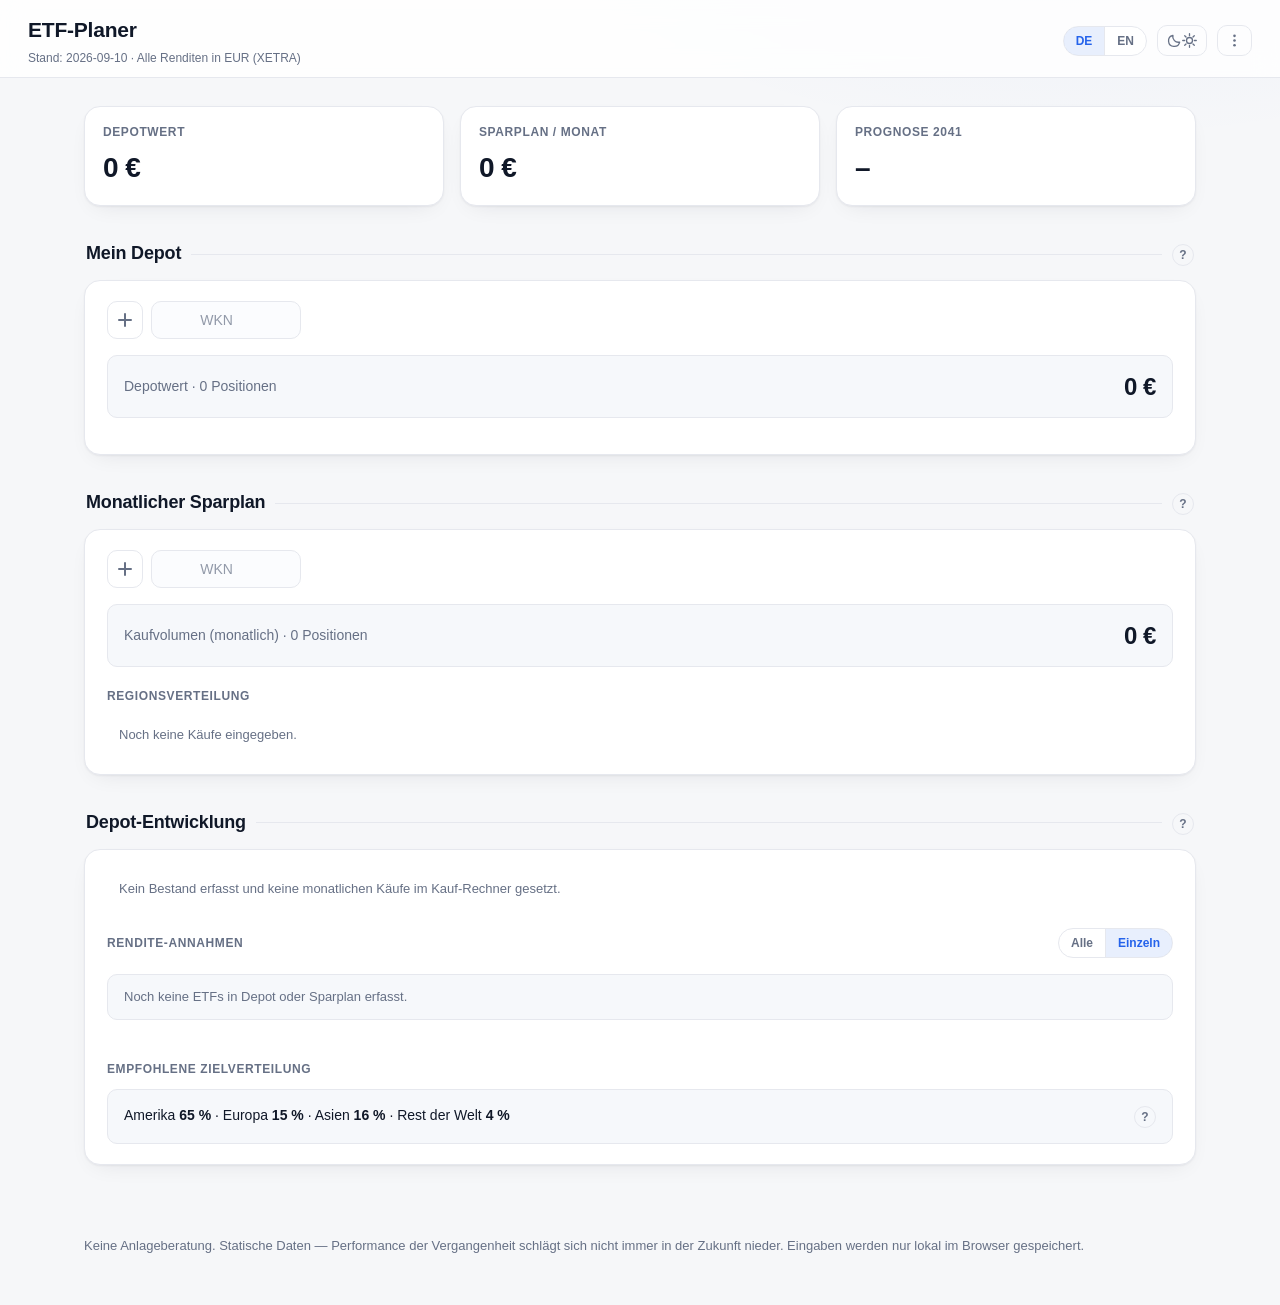
==== index.html @ a1187146 "remove navigation" ====
<!DOCTYPE html>
<html lang="de">
<head>
<meta charset="UTF-8">
<meta name="viewport" content="width=device-width, initial-scale=1.0">
<title>ETF-Planer · Planung</title>
<link rel="stylesheet" href="style.css">
</head>
<body>
<header>
  <div class="header-top">
    <div>
      <h1>ETF-Planer</h1>
      <p class="subtitle" id="data-source"></p>
    </div>
    <div class="header-right">
      <div class="lang-toggle" id="btn-lang" role="group" data-i18n-aria="btn.lang">
        <button type="button" class="lang-seg" data-lang="de">DE</button>
        <button type="button" class="lang-seg" data-lang="en">EN</button>
      </div>
      <button id="btn-mode" class="icon-btn" data-i18n-title="btn.mode" data-i18n-aria="btn.modeAria">
        <svg id="ico-moon" width="15" height="15" viewBox="0 0 16 16" aria-hidden="true"><path d="M13.5 9.7A6 6 0 0 1 6.3 2.5 6 6 0 1 0 13.5 9.7Z" fill="none" stroke="currentColor" stroke-width="1.4" stroke-linejoin="round"/></svg>
        <svg id="ico-sun" width="15" height="15" viewBox="0 0 16 16" aria-hidden="true" hidden><circle cx="8" cy="8" r="3.2" fill="none" stroke="currentColor" stroke-width="1.4"/><path d="M8 .8v2M8 13.2v2M.8 8h2M13.2 8h2M2.9 2.9l1.4 1.4M11.7 11.7l1.4 1.4M13.1 2.9l-1.4 1.4M4.3 11.7l-1.4 1.4" stroke="currentColor" stroke-width="1.4" stroke-linecap="round"/></svg>
      </button>
      <div class="menu">
        <button id="btn-more" class="icon-btn" type="button" data-i18n-title="menu.aria" data-i18n-aria="menu.aria" aria-haspopup="true" aria-expanded="false" aria-controls="header-menu">
          <svg width="15" height="15" viewBox="0 0 16 16" aria-hidden="true"><circle cx="8" cy="3" r="1.4" fill="currentColor"/><circle cx="8" cy="8" r="1.4" fill="currentColor"/><circle cx="8" cy="13" r="1.4" fill="currentColor"/></svg>
        </button>
        <div id="header-menu" class="menu-pop" hidden>
          <button id="btn-export" class="menu-item" data-i18n-title="btn.exportTitle"><span data-i18n="btn.export">Export</span></button>
          <button id="btn-import" class="menu-item" data-i18n-title="btn.importTitle"><span data-i18n="btn.import">Import</span></button>
          <button id="btn-reset" class="menu-item menu-danger" data-i18n-title="btn.resetTitle"><span data-i18n="btn.reset">Zurücksetzen</span></button>
        </div>
      </div>
    </div>
  </div>
</header>
<input type="file" id="import-file" accept=".json,application/json" hidden>
<datalist id="etf-list"></datalist>

<main>
  <section class="kpi-row">
    <div class="kpi-tile">
      <span class="kpi-label" data-i18n="kpi.holdings">Depotwert</span>
      <span class="kpi-value" id="kpi-holdings">–</span>
    </div>
    <div class="kpi-tile">
      <span class="kpi-label" data-i18n="kpi.buy">Sparplan / Monat</span>
      <span class="kpi-value" id="kpi-buy">–</span>
    </div>
    <div class="kpi-tile">
      <span class="kpi-label" id="kpi-proj-label">Prognose</span>
      <span class="kpi-value" id="kpi-proj">–</span>
    </div>
  </section>

  <section id="holdings">
    <h2><span data-i18n="sec.holdings">Mein Depot</span> <div class="hint"><button class="hint-btn" type="button" data-i18n-aria="hint.aria">?</button><span class="hint-text hint-text-wide" data-i18n="sec.holdingsHint">Trage hier ein, was du bereits besitzt — pro ETF eine Zeile mit WKN und Betrag.</span></div></h2>
    <div class="card">
      <div id="holdings-rows"></div>
      <div id="holdings-sum" class="holdings-sum"></div>
      <div id="holdings-fine" class="holdings-fine"></div>
    </div>
  </section>

  <section id="buy">
    <h2><span data-i18n="sec.buy">Monatlicher Sparplan</span> <div class="hint"><button class="hint-btn" type="button" data-i18n-aria="hint.aria">?</button><span class="hint-text hint-text-wide" data-i18n="sec.buyHint">Trage hier ein, was du monatlich kaufen willst — pro ETF eine Zeile mit WKN und Betrag.</span></div></h2>
    <div class="card">
      <div id="buy-rows"></div>
      <div id="buy-sum" class="holdings-sum"></div>
      <div id="buy-fine-bar" class="holdings-fine"></div>
      <h3 data-i18n="sub.regions">Regionsverteilung</h3>
      <div class="table-wrap"><table id="buy-fine"></table></div>
    </div>
  </section>

  <section id="projection">
    <h2><span data-i18n="sec.proj">Depot-Entwicklung</span> <div class="hint"><button class="hint-btn" type="button" data-i18n-aria="hint.aria">?</button><span class="hint-text" data-i18n="sec.projHint">Zeigt, wie sich dein Depot entwickeln könnte: Bestand plus Sparplan, mit deinen Rendite-Annahmen.</span></div></h2>
    <div class="card">
      <div class="table-wrap"><table id="proj-table"></table></div>
      <div class="proj-foot">
        <div class="proj-col">
          <div class="proj-col-head">
            <h3 data-i18n="sub.rates">Rendite-Annahmen</h3>
            <div class="lang-toggle" id="rate-mode" role="group" data-i18n-aria="rate.modeAria">
              <button type="button" class="lang-seg" data-rate-mode="single" data-i18n="rate.modeSingle">Alle</button>
              <button type="button" class="lang-seg" data-rate-mode="perEtf" data-i18n="rate.modePerEtf">Einzeln</button>
            </div>
          </div>
          <div id="proj-rates" class="rate-chips"></div>
        </div>
        <div class="proj-col">
          <h3 data-i18n="sub.target">Empfohlene Zielverteilung</h3>
          <div class="target-info">
            <div class="target-line">
              <p class="target-vals" data-i18n-html="target.vals">Amerika <strong>65 %</strong> · Europa <strong>15 %</strong> · Asien <strong>16 %</strong> · Rest der Welt <strong>4 %</strong></p>
              <div class="hint target-hint"><button class="hint-btn" type="button" data-i18n-aria="hint.aria">?</button><span class="hint-text" data-i18n-html="target.info">Das entspricht der globalen Marktkapitalisierung (FTSE All-World / MSCI ACWI) — der einzigen Gewichtung, die sich automatisch selbst korrigiert: Verliert eine Region an Bedeutung, sinkt ihr Gewicht, ohne dass du verkaufen musst. Es gibt keine belastbaren Belege, dass regionale Übergewichte langfristig Rendite bringen; historisch kostete ein Europa-Übergewicht (~15 % vs. Markt) vor allem Rendite, während Asien (~16 %) in einem reinen Industrieländer-Depot systematisch untergewichtet wäre. 4 % Südamerika/Afrika/Ozeanien entsprechen dem Marktanteil. Abweichungen davon sind eine bewusste Wette — die Prognose oben zeigt, wie sich deine Verteilung ohne Verkäufe über die Jahre Richtung Ziel bewegt.</span></div>
            </div>
          </div>
        </div>
      </div>
    </div>
  </section>
</main>

<footer>
  <p id="disclaimer" class="muted"></p>
</footer>

<script src="data.js"></script>
<script src="calc.js"></script>
<script src="i18n.js"></script>
<script src="shared.js"></script>
<script src="planen.js"></script>
</body>
</html>
---- style.css ----
:root {
  color-scheme: light;
  --bg: #f6f7f9;
  --bg-glow: rgba(37, 99, 235, 0.06);
  --card: #ffffff;
  --text: #101828;
  --muted: #667085;
  --accent: #2563eb;
  --accent-soft: rgba(37, 99, 235, 0.1);
  --green: #16a34a;
  --red: #dc2626;
  --amber: #d97706;
  --violet: #7c3aed;
  --border: #e6e8ee;
  --strong: #d3d8e1;
  --radius: 16px;
  --radius-sm: 10px;
  --shadow: 0 1px 2px rgba(16, 24, 40, 0.05), 0 8px 24px -12px rgba(16, 24, 40, 0.12);
  --shadow-lg: 0 12px 32px -8px rgba(16, 24, 40, 0.22);
  --header-bg: rgba(255, 255, 255, 0.82);
  --input-bg: #fbfcfe;
  --row-hover: #f4f7fc;
  --kpi-bg: #f6f8fb;
  --map-bg: #eef4fa;
  --track: #eef0f3;
  --err-bg: #fef2f2;
  --font-body: -apple-system, BlinkMacSystemFont, "Segoe UI", Roboto, "Helvetica Neue", sans-serif;
}

[data-mode="dark"] {
  color-scheme: dark;
  --bg: #0d1117;
  --bg-glow: rgba(96, 165, 250, 0.08);
  --card: #161c26;
  --text: #e6e9ef;
  --muted: #97a1af;
  --accent: #60a5fa;
  --accent-soft: rgba(96, 165, 250, 0.16);
  --green: #4ade80;
  --red: #f87171;
  --amber: #fbbf24;
  --violet: #a78bfa;
  --border: #262e3b;
  --strong: #38424f;
  --shadow: 0 1px 2px rgba(0, 0, 0, 0.4), 0 10px 28px -14px rgba(0, 0, 0, 0.6);
  --shadow-lg: 0 14px 36px -10px rgba(0, 0, 0, 0.65);
  --header-bg: rgba(13, 17, 23, 0.82);
  --input-bg: #0f141c;
  --row-hover: #1c2431;
  --kpi-bg: #121822;
  --map-bg: #0f1622;
  --track: #242d3a;
  --err-bg: #2a1517;
}

* { box-sizing: border-box; }

body {
  margin: 0;
  font-family: var(--font-body);
  background:
    radial-gradient(900px 420px at 85% -10%, var(--bg-glow), transparent 65%),
    var(--bg);
  color: var(--text);
  line-height: 1.55;
  -webkit-font-smoothing: antialiased;
}

header {
  display: flex;
  flex-direction: column;
  gap: 10px;
  padding: 14px 28px 10px;
  background: var(--header-bg);
  backdrop-filter: blur(12px);
  -webkit-backdrop-filter: blur(12px);
  border-bottom: 1px solid var(--border);
  position: sticky;
  top: 0;
  z-index: 40;
}

.header-top {
  display: flex;
  justify-content: space-between;
  align-items: center;
  gap: 16px;
  flex-wrap: wrap;
}

h1 {
  margin: 0;
  font-size: 21px;
  font-weight: 750;
  letter-spacing: -0.01em;
}
.subtitle { margin: 2px 0 0; color: var(--muted); font-size: 12px; }

main { max-width: 1160px; margin: 0 auto; padding: 28px 24px 8px; }

section { margin-bottom: 34px; }
h2 {
  font-size: 18px;
  font-weight: 700;
  margin: 0 0 12px;
  padding: 0 2px;
  text-transform: none;
  letter-spacing: -0.01em;
  color: var(--text);
  display: flex;
  align-items: center;
  gap: 10px;
}
h2::after { content: ""; flex: 1; order: 1; height: 1px; background: var(--border); }
h3 {
  font-size: 12px;
  font-weight: 700;
  margin: 20px 0 10px;
  text-transform: uppercase;
  letter-spacing: 0.05em;
  color: var(--muted);
}
.proj-col h3 { margin-top: 0; }


.card {
  background: var(--card);
  border: 1px solid var(--border);
  border-radius: var(--radius);
  padding: 20px 22px;
  box-shadow: var(--shadow);
}

.muted { color: var(--muted); font-size: 13px; }
.muted a { color: var(--accent); text-decoration: none; border-bottom: 1px dotted var(--accent); }
.muted a:hover { border-bottom-style: solid; }

.hint { position: relative; width: fit-content; order: 2; margin: 0; }
.hint-btn {
  position: relative;
  display: inline-flex;
  align-items: center;
  justify-content: center;
  width: 22px;
  height: 22px;
  border: 1px solid var(--border);
  border-radius: 50%;
  background: transparent;
  color: var(--muted);
  font-size: 12px;
  font-weight: 600;
  cursor: pointer;
  user-select: none;
  transition: color 0.15s, border-color 0.15s, background 0.15s;
}
.hint-btn:hover, .hint:hover .hint-btn, .hint:focus-within .hint-btn { color: var(--accent); border-color: var(--accent); background: var(--accent-soft); }
.hint-btn::after { content: ""; position: absolute; top: 0; bottom: 0; right: 100%; width: 7px; }
.hint-text {
  position: absolute;
  top: 0;
  right: calc(100% + 6px);
  z-index: 30;
  padding: 4px 10px;
  background: var(--card);
  border: 1px solid var(--strong);
  border-radius: var(--radius-sm);
  box-shadow: var(--shadow-lg);
  color: var(--muted);
  font-size: 13px;
  font-weight: normal;
  letter-spacing: 0;
  text-transform: none;
  text-align: left;
  white-space: normal;
  width: max-content;
  max-width: min(460px, calc(100vw - 90px));
  line-height: 1.45;
  opacity: 0;
  visibility: hidden;
  pointer-events: none;
  transition: opacity 0.12s, visibility 0.12s;
}
.hint:hover .hint-text, .hint:focus-within .hint-text { opacity: 1; visibility: visible; pointer-events: auto; }
.hint-text-wide { max-width: min(640px, calc(100vw - 90px)); }

.btn {
  background: var(--accent);
  color: #fff;
  border: none;
  border-radius: var(--radius-sm);
  padding: 10px 18px;
  font-size: 14px;
  font-weight: 600;
  font-family: inherit;
  cursor: pointer;
  box-shadow: 0 2px 8px -2px var(--accent-soft);
  transition: filter 0.15s, transform 0.15s;
}
.btn:hover { filter: brightness(1.08); }
.btn:active { transform: translateY(1px); }
.btn-ghost {
  background: transparent;
  color: var(--muted);
  border: 1px solid var(--border);
  border-radius: 999px;
  padding: 7px 14px;
  font-size: 13px;
  font-family: inherit;
  cursor: pointer;
  transition: color 0.15s, border-color 0.15s, background 0.15s;
}
.btn-ghost:hover { color: var(--text); border-color: var(--strong); background: var(--accent-soft); }
#btn-reset { min-width: 116px; }

.lang-toggle {
  display: inline-flex;
  align-items: center;
  border: 1px solid var(--border);
  border-radius: 999px;
  overflow: hidden;
  background: var(--card);
}
.lang-seg {
  border: none;
  background: transparent;
  color: var(--muted);
  padding: 7px 12px;
  font-size: 12px;
  font-weight: 600;
  font-family: inherit;
  cursor: pointer;
  transition: color 0.15s, background 0.15s;
}
.lang-seg + .lang-seg { border-left: 1px solid var(--border); }
.lang-seg:hover { color: var(--accent); }
.lang-seg.active { background: var(--accent-soft); color: var(--accent); }

input[type=number], input:not([type]), textarea {
  border: 1px solid var(--border);
  border-radius: var(--radius-sm);
  padding: 9px 11px;
  font-size: 14px;
  font-family: inherit;
  background: var(--input-bg);
  color: var(--text);
  transition: border-color 0.15s, box-shadow 0.15s, background 0.15s;
}
input:focus, textarea:focus {
  outline: none;
  border-color: var(--accent);
  box-shadow: 0 0 0 3px var(--accent-soft);
}
textarea { width: 100%; resize: vertical; }
input.hold-v, input.rate-v { -moz-appearance: textfield; appearance: textfield; }
input.hold-v::-webkit-outer-spin-button,
input.hold-v::-webkit-inner-spin-button,
input.rate-v::-webkit-outer-spin-button,
input.rate-v::-webkit-inner-spin-button { -webkit-appearance: none; margin: 0; }

.table-wrap { overflow-x: auto; }
table { border-collapse: collapse; width: 100%; font-size: 14px; }
th, td { padding: 9px 12px; text-align: left; border-bottom: 1px solid var(--border); white-space: nowrap; }
th { color: var(--muted); font-weight: 600; font-size: 11px; text-transform: uppercase; letter-spacing: 0.05em; }
td.num, th.num { text-align: right; font-variant-numeric: tabular-nums; }
#buy-fine td.num, #buy-fine th.num { text-align: center; }
tbody tr, table > tr { transition: background 0.12s; }
td.pos, span.pos { color: var(--green); }
td.neg, span.neg { color: var(--red); }
tr:last-child td { border-bottom: none; }

.etf-rows { display: flex; flex-direction: column; gap: 14px; }
.etf-row {
  display: grid;
  grid-template-columns: 1fr auto;
  gap: 20px;
  align-items: start;
  background: var(--card);
  border: 1px solid var(--border);
  border-radius: var(--radius);
  padding: 16px 18px;
  box-shadow: var(--shadow);
}
@media (max-width: 760px) { .etf-row { grid-template-columns: 1fr; } }
.etf-main { min-width: 0; }
.etf-row-head { display: flex; flex-direction: column; align-items: flex-start; gap: 2px; margin-bottom: 12px; }
.etf-row-head h4 { margin: 0; font-size: 16px; }
.isin-link { font-size: 12px; color: var(--accent); text-decoration: none; border-bottom: 1px dotted var(--accent); }
.isin-link:hover { border-bottom-style: solid; }
.etf-stats { display: flex; flex-direction: column; gap: 6px; max-width: 480px; }
.stat { display: flex; justify-content: space-between; gap: 10px; font-size: 13px; border-bottom: 1px dashed var(--border); padding-bottom: 4px; }
.stat-label { color: var(--muted); }
.stat-value { text-align: right; font-variant-numeric: tabular-nums; }
.stat-value.pos { color: var(--green); }
.stat-value.neg { color: var(--red); }
.stat-sub { font-size: 11px; margin-left: 6px; }
.etf-map { width: 340px; max-width: 100%; justify-self: end; }
.etf-map .legend { margin-top: 8px; }

.worldmap { display: block; width: 100%; height: auto; margin: 6px 0 10px; background: var(--map-bg); border-radius: calc(var(--radius-sm) - 4px); padding: 4px; }
.legend { display: flex; flex-wrap: wrap; gap: 8px 14px; font-size: 12px; color: var(--muted); }
.legend .dot { display: inline-block; width: 9px; height: 9px; border-radius: 2px; margin-right: 4px; }

.split { display: grid; grid-template-columns: 1fr auto; gap: 24px; align-items: start; }
@media (max-width: 800px) { .split { grid-template-columns: 1fr; } }

.bucket-rows { display: flex; flex-direction: column; gap: 6px; }
.bucket-row { display: grid; grid-template-columns: 140px 1fr 70px; gap: 8px; align-items: center; font-size: 13px; }
.bucket-row .track { display: block; background: var(--track); border-radius: 999px; height: 10px; overflow: hidden; }
.bucket-row .fill { display: block; height: 100%; border-radius: 999px; }
.bucket-row .val { text-align: right; font-variant-numeric: tabular-nums; }

footer { padding: 16px 24px 36px; max-width: 1160px; margin: 0 auto; }

.bar-stack { display: flex; width: 150px; height: 10px; border-radius: 999px; overflow: hidden; background: var(--track); }
.bar-stack > div { height: 100%; }

.header-right { display: flex; align-items: center; gap: 10px; flex-wrap: wrap; }

.hold-row { display: flex; flex-wrap: nowrap; gap: 8px; align-items: center; margin-bottom: 8px; }
.hold-row > input, .hold-row > button { box-sizing: border-box; height: 38px; }
.hold-row > button { display: inline-flex; align-items: center; justify-content: center; padding: 0 10px; }
.hold-q { width: 150px; flex: none; text-align: center; }
.hold-q::placeholder { color: var(--muted); opacity: 0.7; }
.hold-name-wrap { flex: 1 1 auto; min-width: 0; display: flex; align-items: center; justify-content: center; gap: 6px; padding-left: 24px; }
.hold-name { min-width: 0; font-size: 13px; color: var(--muted); white-space: nowrap; overflow: hidden; text-overflow: ellipsis; }
.hold-group { flex: none; font-size: 11px; font-weight: 600; line-height: 1; padding: 4px 9px; border-radius: 999px; background: var(--track); border: 1px solid transparent; color: var(--muted); white-space: nowrap; }
.hold-name-wrap .hold-group { margin-left: auto; margin-right: 40px; width: 130px; box-sizing: border-box; text-align: center; }
.hold-group[style*="--grp"] { background: color-mix(in srgb, var(--grp) 14%, var(--card)); border-color: color-mix(in srgb, var(--grp) 45%, var(--card)); }
.hold-group.is-hidden { display: none; }
.hold-v-wrap { position: relative; flex: none; }
.hold-v-wrap.is-hidden { display: none; }
.hold-v-wrap .hold-v { width: 150px; height: 38px; box-sizing: border-box; text-align: center; padding-right: 18px; }
.hold-v-euro { position: absolute; right: 14px; top: 50%; transform: translateY(-50%); color: var(--muted); font-size: 13px; pointer-events: none; }

.input-err { border-color: var(--red); background: var(--err-bg); }
.icon-btn { background: transparent; border: 1px solid var(--border); border-radius: var(--radius-sm); padding: 7px 9px; cursor: pointer; color: var(--muted); display: inline-flex; align-items: center; transition: color 0.15s, border-color 0.15s, background 0.15s; }
.icon-btn:hover { color: var(--accent); border-color: var(--accent); background: var(--accent-soft); }
.icon-del:hover { color: var(--red); border-color: var(--red); background: var(--err-bg); }

.holdings-sum {
  display: flex;
  justify-content: space-between;
  align-items: center;
  flex-wrap: wrap;
  gap: 6px 12px;
  margin-top: 16px;
  padding: 12px 16px;
  background: var(--kpi-bg);
  border: 1px solid var(--border);
  border-radius: var(--radius-sm);
  font-size: 14px;
}
.holdings-sum .sum-label { color: var(--muted); font-weight: 500; }
.holdings-sum .sum-value { font-size: 24px; font-weight: 800; letter-spacing: -0.02em; font-variant-numeric: tabular-nums; }
.holdings-sum .sum-hint { font-size: 12px; width: 100%; }

.holdings-fine { margin-top: 16px; }
.region-bar { display: flex; width: 100%; height: 14px; border-radius: 999px; overflow: hidden; background: var(--track); }
.region-seg { height: 100%; }
.holdings-fine .region-legend { margin-top: 8px; }

.rate-chips {
  display: flex;
  flex-wrap: wrap;
  gap: 8px;
  align-items: center;
  margin-top: 16px;
  margin-bottom: 16px;
  padding: 12px 16px;
  background: var(--kpi-bg);
  border: 1px solid var(--border);
  border-radius: var(--radius-sm);
}
.rate-chip {
  position: relative;
  display: inline-flex;
  align-items: center;
  gap: 6px;
  padding: 4px 18px;
  border: 1px solid var(--border);
  border-radius: 999px;
  background: var(--card);
  cursor: text;
}
.rate-chip::after {
  content: attr(data-tip);
  position: absolute;
  bottom: calc(100% + 6px);
  left: 50%;
  transform: translateX(-50%);
  z-index: 30;
  padding: 4px 10px;
  background: var(--card);
  border: 1px solid var(--strong);
  border-radius: var(--radius-sm);
  box-shadow: var(--shadow-lg);
  color: var(--muted);
  font-size: 13px;
  font-weight: 400;
  white-space: nowrap;
  opacity: 0;
  visibility: hidden;
  pointer-events: none;
  transition: opacity 0.12s, visibility 0.12s;
}
.rate-chip:hover::after, .rate-chip:focus-within::after { opacity: 1; visibility: visible; }
.rate-name { font-size: 13px; font-weight: 600; white-space: nowrap; }
.rate-chip .rate-v { width: 52px; box-sizing: border-box; height: 28px; padding: 2px 6px; text-align: center; }
.rate-unit { color: var(--muted); font-size: 13px; }
.dot-region { display: inline-block; width: 9px; height: 9px; border-radius: 50%; margin-right: 6px; }

.target-info { background: var(--kpi-bg); border: 1px solid var(--border); border-radius: var(--radius-sm); padding: 14px 16px; }
.target-line { display: flex; align-items: center; justify-content: space-between; gap: 12px; }
.target-vals { margin: 0; font-size: 14px; }
.target-hint { flex: 0 0 auto; margin: 0; }
.target-hint .hint-text { top: 0; left: auto; right: calc(100% + 6px); width: min(760px, calc(100vw - 90px)); max-width: none; }

.kpi-row { display: grid; grid-template-columns: repeat(3, 1fr); gap: 16px; margin-bottom: 34px; }
.kpi-tile { display: flex; flex-direction: column; gap: 4px; background: var(--card); border: 1px solid var(--border); border-radius: var(--radius); padding: 16px 18px; box-shadow: var(--shadow); }
.kpi-label { font-size: 12px; font-weight: 600; letter-spacing: 0.05em; text-transform: uppercase; color: var(--muted); }
.kpi-value { font-size: 28px; font-weight: 800; letter-spacing: -0.02em; font-variant-numeric: tabular-nums; }

.proj-foot { display: grid; grid-template-columns: 1fr; gap: 24px; align-items: start; margin-top: 20px; }
.proj-col { min-width: 0; }
.proj-col-head { display: flex; align-items: center; justify-content: space-between; gap: 12px; flex-wrap: wrap; margin-bottom: 10px; }
.proj-col-head h3 { margin: 0; }

.menu { position: relative; }
.menu-pop { position: absolute; top: calc(100% + 6px); right: 0; z-index: 50; display: flex; flex-direction: column; gap: 2px; min-width: 180px; padding: 6px; background: var(--card); border: 1px solid var(--border); border-radius: var(--radius-sm); box-shadow: var(--shadow-lg); }
.menu-pop[hidden] { display: none; }
.menu-item { text-align: left; background: transparent; border: none; border-radius: 8px; padding: 8px 12px; font-family: inherit; font-size: 13px; font-weight: 600; color: var(--text); cursor: pointer; transition: background 0.15s, color 0.15s; }
.menu-item:hover { background: var(--accent-soft); }
.menu-danger { color: var(--red); }
.menu-danger:hover { background: var(--err-bg); }

a:focus-visible, button:focus-visible { outline: 2px solid var(--accent); outline-offset: 2px; }

.region-bar { height: 20px; }
.region-seg { transition: width 0.25s ease; }

@media (max-width: 760px) { .kpi-row { grid-template-columns: 1fr; } }
@media (max-width: 660px) {
  .hold-name-wrap .hold-group { display: none; }
}
@media (max-width: 520px) {
  .hold-name-wrap { display: none; }
  .hold-q { width: 110px; }
  .hold-v-wrap .hold-v { width: 110px; }
}
@media (max-width: 380px) {
  .hold-row { gap: 6px; }
  .hold-q, .hold-v-wrap .hold-v { width: 88px; }
}
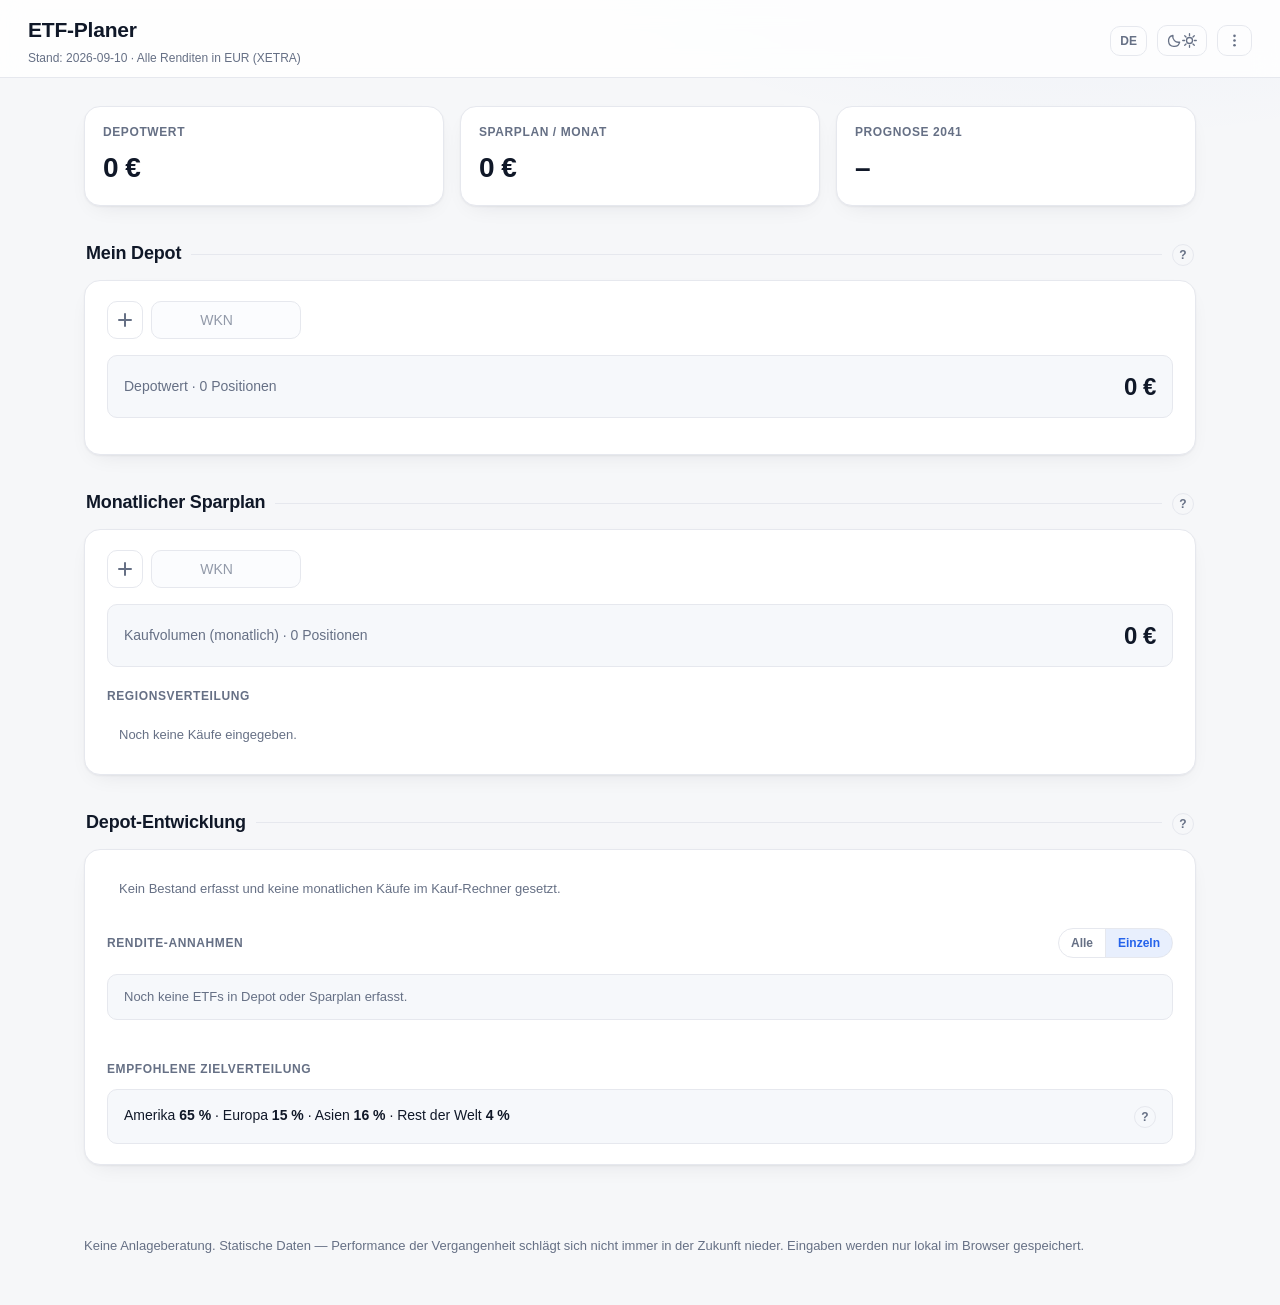
==== commit 58458a97: "adjust language toggle" ====
--- a/index.html
+++ b/index.html
@@ -14,10 +14,7 @@
       <p class="subtitle" id="data-source"></p>
     </div>
     <div class="header-right">
-      <div class="lang-toggle" id="btn-lang" role="group" data-i18n-aria="btn.lang">
-        <button type="button" class="lang-seg" data-lang="de">DE</button>
-        <button type="button" class="lang-seg" data-lang="en">EN</button>
-      </div>
+      <button id="btn-lang" class="icon-btn lang-btn" type="button" data-i18n-title="btn.lang" data-i18n-aria="btn.lang">DE</button>
       <button id="btn-mode" class="icon-btn" data-i18n-title="btn.mode" data-i18n-aria="btn.modeAria">
         <svg id="ico-moon" width="15" height="15" viewBox="0 0 16 16" aria-hidden="true"><path d="M13.5 9.7A6 6 0 0 1 6.3 2.5 6 6 0 1 0 13.5 9.7Z" fill="none" stroke="currentColor" stroke-width="1.4" stroke-linejoin="round"/></svg>
         <svg id="ico-sun" width="15" height="15" viewBox="0 0 16 16" aria-hidden="true" hidden><circle cx="8" cy="8" r="3.2" fill="none" stroke="currentColor" stroke-width="1.4"/><path d="M8 .8v2M8 13.2v2M.8 8h2M13.2 8h2M2.9 2.9l1.4 1.4M11.7 11.7l1.4 1.4M13.1 2.9l-1.4 1.4M4.3 11.7l-1.4 1.4" stroke="currentColor" stroke-width="1.4" stroke-linecap="round"/></svg>
--- a/style.css
+++ b/style.css
@@ -212,6 +212,12 @@
 .btn-ghost:hover { color: var(--text); border-color: var(--strong); background: var(--accent-soft); }
 #btn-reset { min-width: 116px; }
 
+.lang-btn {
+  font-size: 12px;
+  font-weight: 600;
+  font-family: inherit;
+  padding: 7px 10px;
+}
 .lang-toggle {
   display: inline-flex;
   align-items: center;
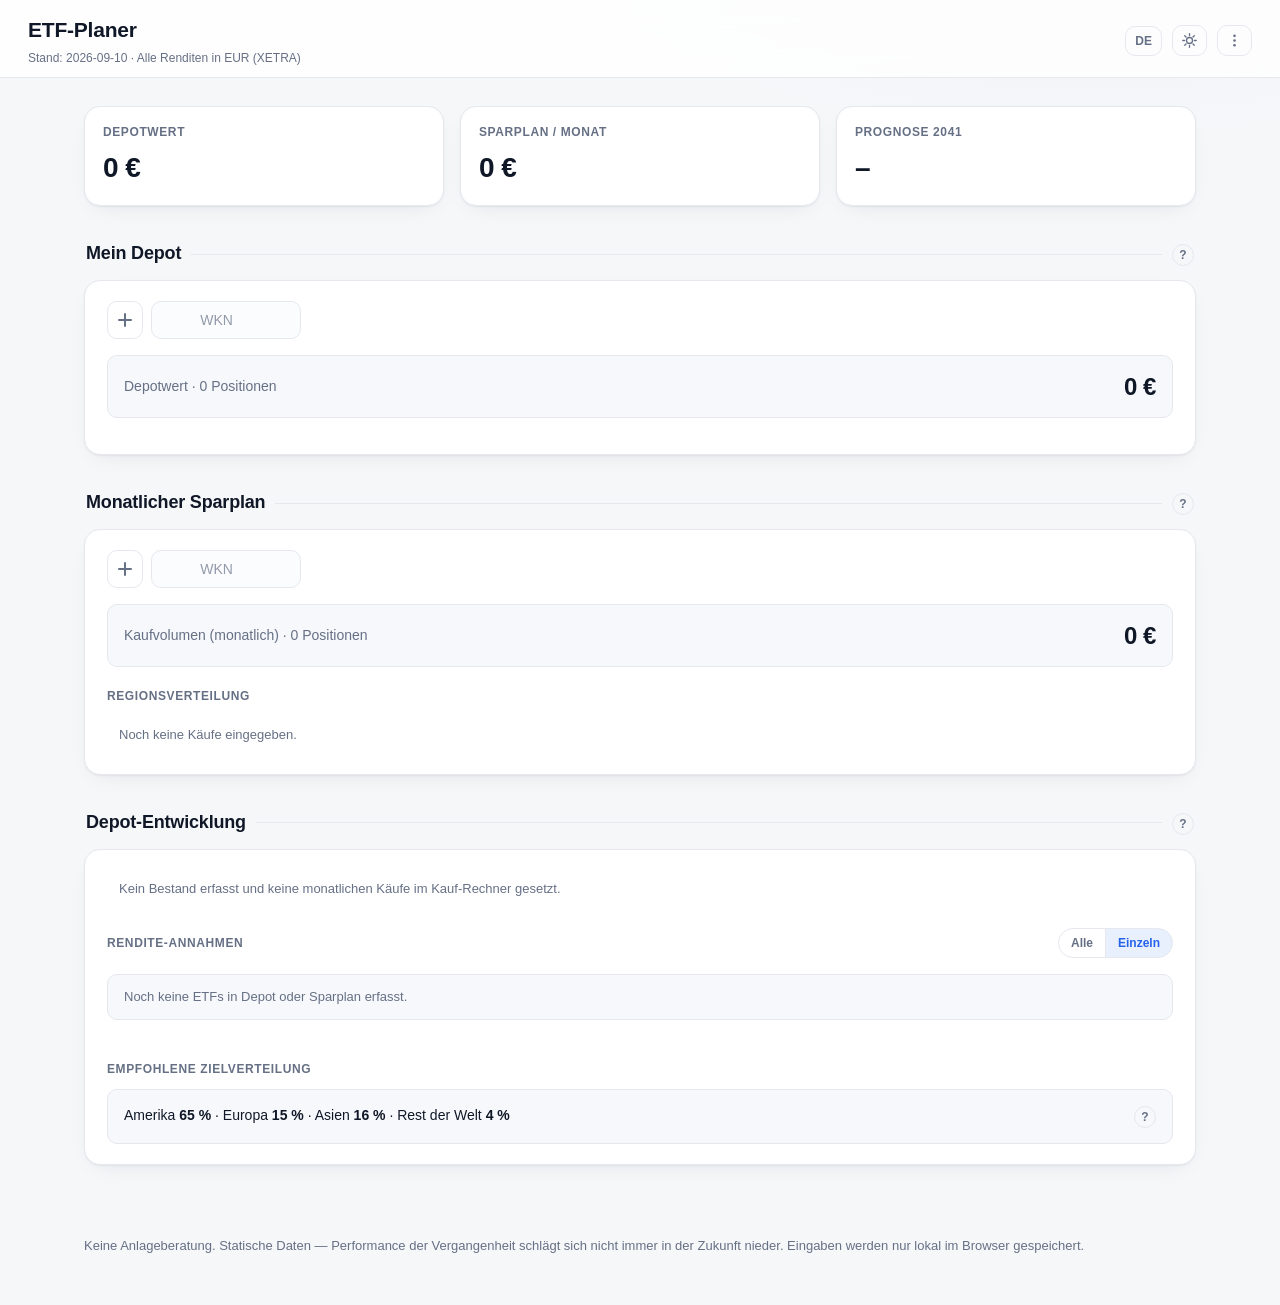
==== commit 6cccf253: "adjust the dark/light button" ====
--- a/index.html
+++ b/index.html
@@ -17,7 +17,7 @@
       <button id="btn-lang" class="icon-btn lang-btn" type="button" data-i18n-title="btn.lang" data-i18n-aria="btn.lang">DE</button>
       <button id="btn-mode" class="icon-btn" data-i18n-title="btn.mode" data-i18n-aria="btn.modeAria">
         <svg id="ico-moon" width="15" height="15" viewBox="0 0 16 16" aria-hidden="true"><path d="M13.5 9.7A6 6 0 0 1 6.3 2.5 6 6 0 1 0 13.5 9.7Z" fill="none" stroke="currentColor" stroke-width="1.4" stroke-linejoin="round"/></svg>
-        <svg id="ico-sun" width="15" height="15" viewBox="0 0 16 16" aria-hidden="true" hidden><circle cx="8" cy="8" r="3.2" fill="none" stroke="currentColor" stroke-width="1.4"/><path d="M8 .8v2M8 13.2v2M.8 8h2M13.2 8h2M2.9 2.9l1.4 1.4M11.7 11.7l1.4 1.4M13.1 2.9l-1.4 1.4M4.3 11.7l-1.4 1.4" stroke="currentColor" stroke-width="1.4" stroke-linecap="round"/></svg>
+        <svg id="ico-sun" width="15" height="15" viewBox="0 0 16 16" aria-hidden="true"><circle cx="8" cy="8" r="3.2" fill="none" stroke="currentColor" stroke-width="1.4"/><path d="M8 .8v2M8 13.2v2M.8 8h2M13.2 8h2M2.9 2.9l1.4 1.4M11.7 11.7l1.4 1.4M13.1 2.9l-1.4 1.4M4.3 11.7l-1.4 1.4" stroke="currentColor" stroke-width="1.4" stroke-linecap="round"/></svg>
       </button>
       <div class="menu">
         <button id="btn-more" class="icon-btn" type="button" data-i18n-title="menu.aria" data-i18n-aria="menu.aria" aria-haspopup="true" aria-expanded="false" aria-controls="header-menu">
--- a/style.css
+++ b/style.css
@@ -341,6 +341,9 @@
 .input-err { border-color: var(--red); background: var(--err-bg); }
 .icon-btn { background: transparent; border: 1px solid var(--border); border-radius: var(--radius-sm); padding: 7px 9px; cursor: pointer; color: var(--muted); display: inline-flex; align-items: center; transition: color 0.15s, border-color 0.15s, background 0.15s; }
 .icon-btn:hover { color: var(--accent); border-color: var(--accent); background: var(--accent-soft); }
+#btn-mode svg { display: none; }
+[data-mode="light"] #ico-sun { display: block; }
+[data-mode="dark"] #ico-moon { display: block; }
 .icon-del:hover { color: var(--red); border-color: var(--red); background: var(--err-bg); }
 
 .holdings-sum {
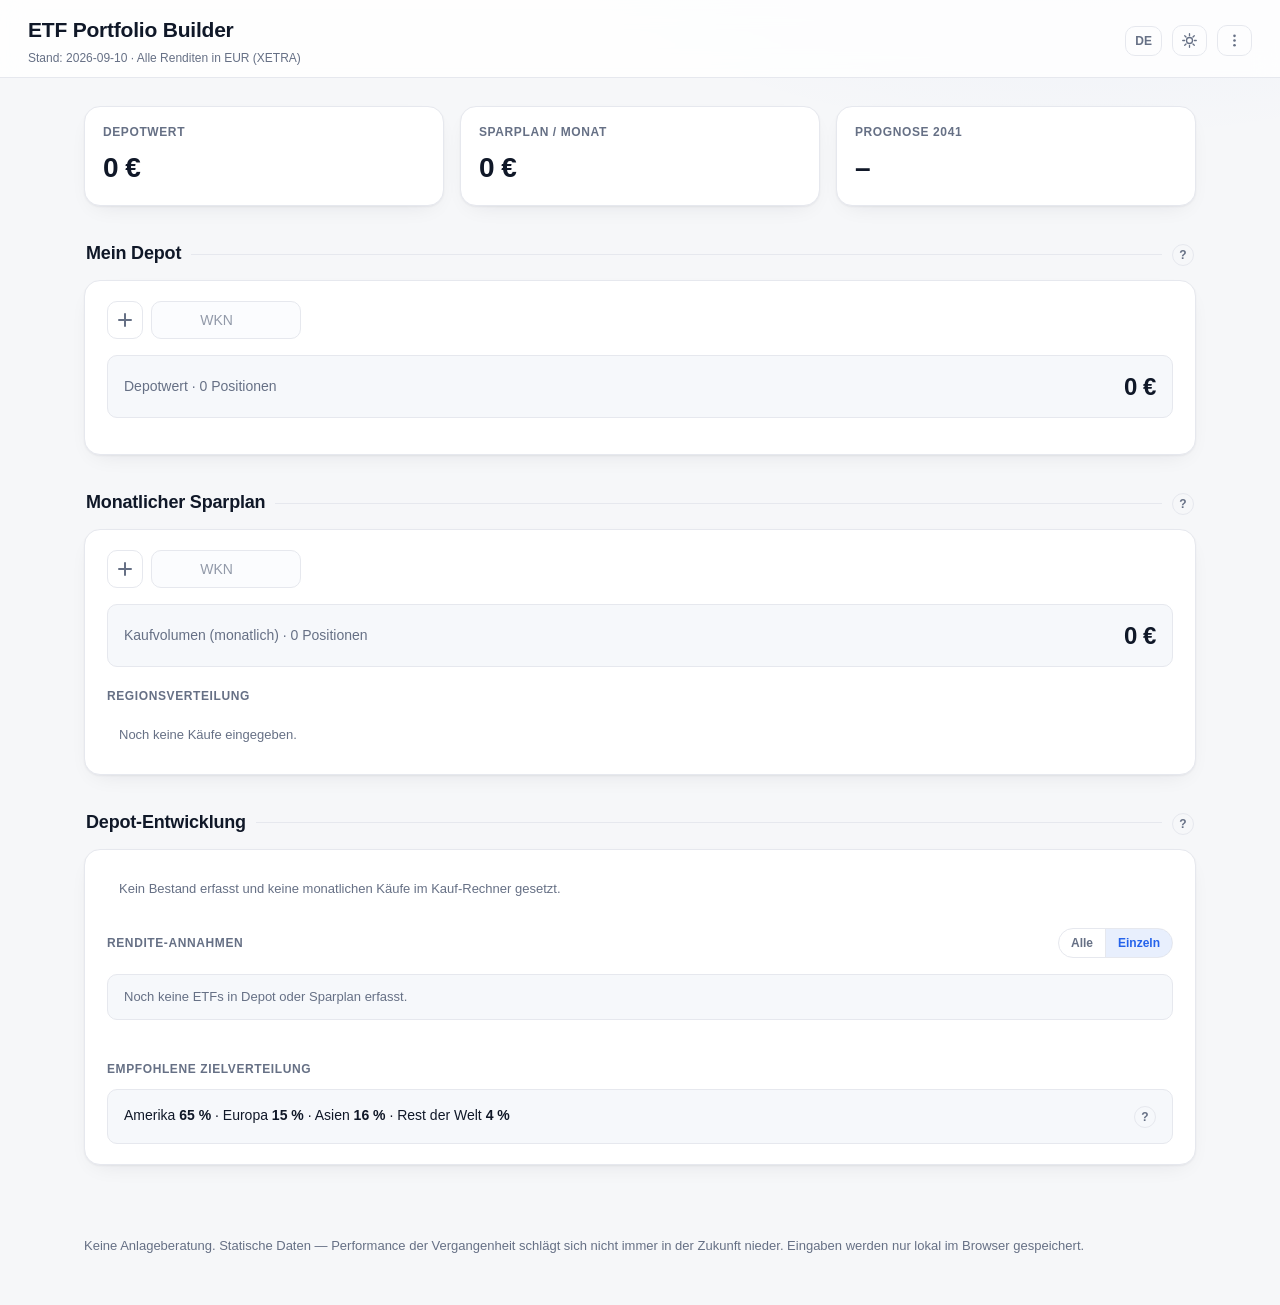
==== commit c1cd5457: "update tool name" ====
--- a/index.html
+++ b/index.html
@@ -3,14 +3,14 @@
 <head>
 <meta charset="UTF-8">
 <meta name="viewport" content="width=device-width, initial-scale=1.0">
-<title>ETF-Planer · Planung</title>
+<title>ETF Portfolio Builder · Planung</title>
 <link rel="stylesheet" href="style.css">
 </head>
 <body>
 <header>
   <div class="header-top">
     <div>
-      <h1>ETF-Planer</h1>
+      <h1>ETF Portfolio Builder</h1>
       <p class="subtitle" id="data-source"></p>
     </div>
     <div class="header-right">
--- a/style.css
+++ b/style.css
@@ -269,6 +269,7 @@
 th { color: var(--muted); font-weight: 600; font-size: 11px; text-transform: uppercase; letter-spacing: 0.05em; }
 td.num, th.num { text-align: right; font-variant-numeric: tabular-nums; }
 #buy-fine td.num, #buy-fine th.num { text-align: center; }
+#proj-table td.num, #proj-table th.num { text-align: center; }
 tbody tr, table > tr { transition: background 0.12s; }
 td.pos, span.pos { color: var(--green); }
 td.neg, span.neg { color: var(--red); }
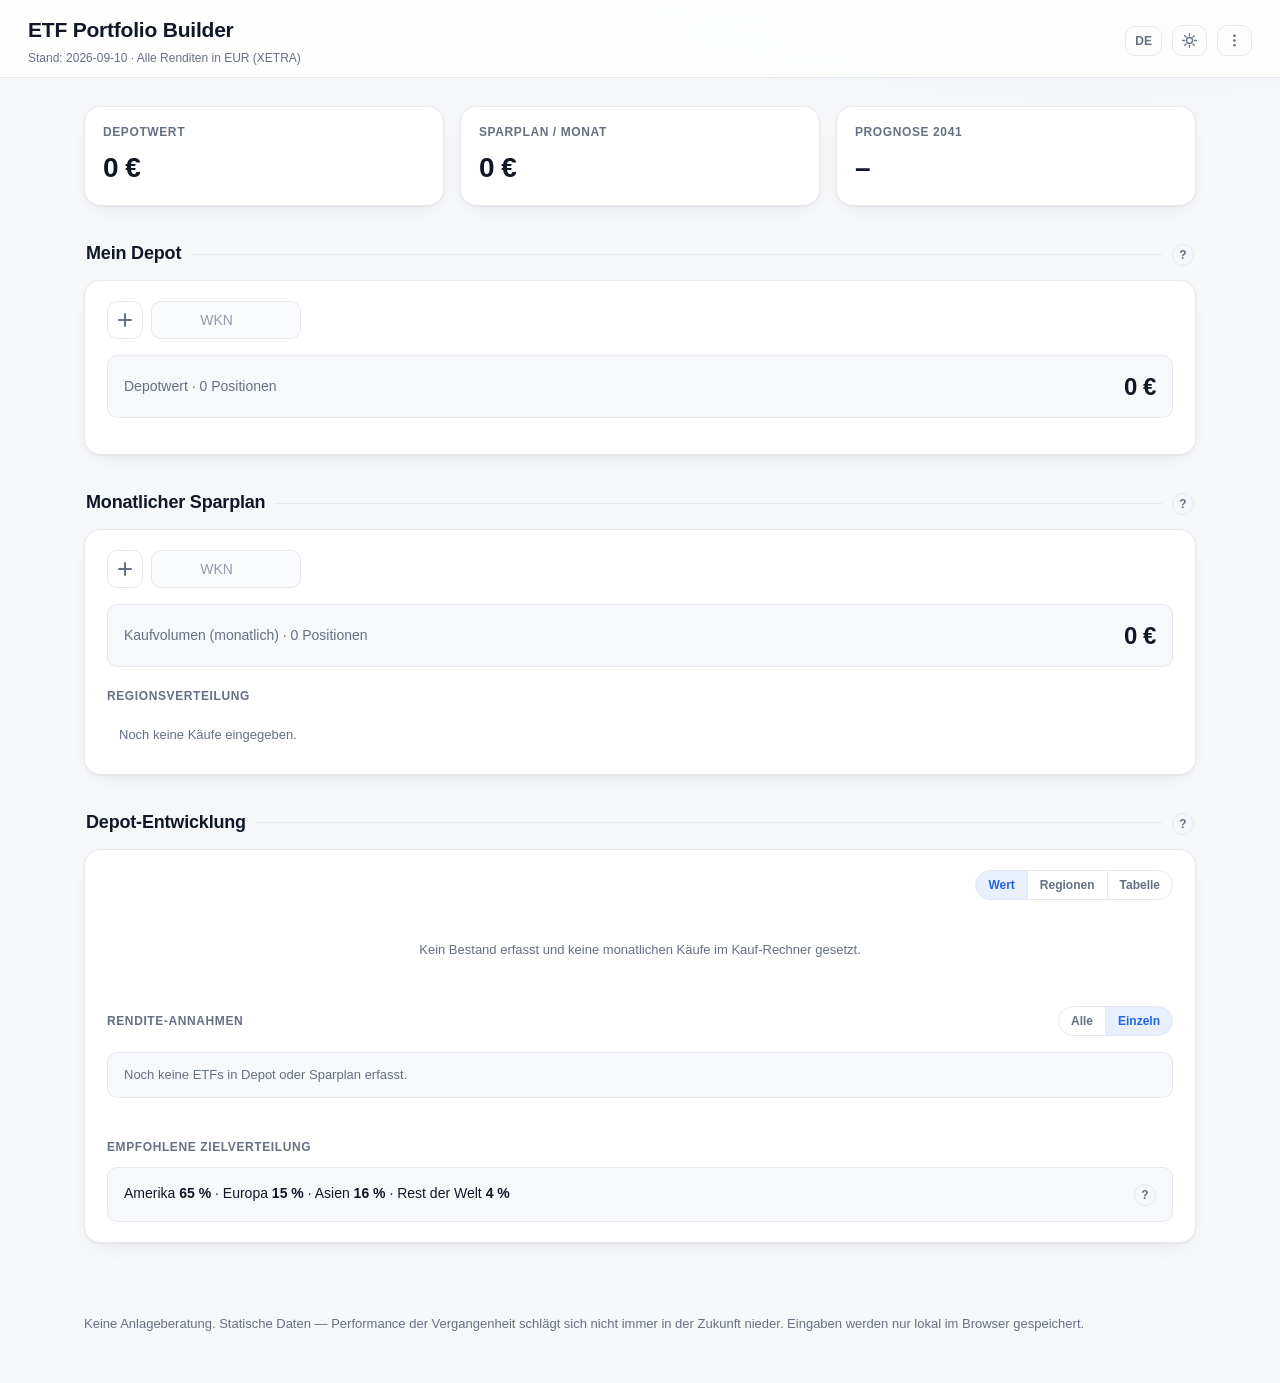
==== commit 5de470c9: "show diagram" ====
--- a/index.html
+++ b/index.html
@@ -74,7 +74,16 @@
   <section id="projection">
     <h2><span data-i18n="sec.proj">Depot-Entwicklung</span> <div class="hint"><button class="hint-btn" type="button" data-i18n-aria="hint.aria">?</button><span class="hint-text" data-i18n="sec.projHint">Zeigt, wie sich dein Depot entwickeln könnte: Bestand plus Sparplan, mit deinen Rendite-Annahmen.</span></div></h2>
     <div class="card">
-      <div class="table-wrap"><table id="proj-table"></table></div>
+      <div class="proj-view-head">
+        <div class="lang-toggle" id="proj-view" role="group" data-i18n-aria="proj.viewAria">
+          <button type="button" class="lang-seg" data-proj-view="value" data-i18n="proj.viewValue">Wert</button>
+          <button type="button" class="lang-seg" data-proj-view="region" data-i18n="proj.viewRegion">Regionen</button>
+          <button type="button" class="lang-seg" data-proj-view="table" data-i18n="proj.viewTable">Tabelle</button>
+        </div>
+      </div>
+      <div id="proj-chart" class="proj-chart" hidden></div>
+      <div id="proj-legend" class="legend chart-legend" hidden></div>
+      <div class="table-wrap" id="proj-table-wrap"><table id="proj-table"></table></div>
       <div class="proj-foot">
         <div class="proj-col">
           <div class="proj-col-head">
--- a/style.css
+++ b/style.css
@@ -461,3 +461,20 @@
   .hold-row { gap: 6px; }
   .hold-q, .hold-v-wrap .hold-v { width: 88px; }
 }
+.proj-view-head { display: flex; justify-content: flex-end; margin-bottom: 14px; }
+#proj-view { flex: none; }
+.proj-chart { margin-bottom: 4px; overflow-x: auto; }
+.proj-chart svg { display: block; width: 100%; height: auto; min-width: 520px; }
+.proj-chart .chart-grid { stroke: var(--border); stroke-width: 1; }
+.proj-chart .chart-axis { fill: var(--muted); font-size: 11px; }
+#proj-legend { margin-top: 10px; }
+.proj-chart[hidden], #proj-legend[hidden], #proj-table-wrap[hidden] { display: none; }
+.proj-chart-empty { padding: 26px 4px; text-align: center; }
+@media (max-width: 520px) { .proj-chart .chart-axis { font-size: 10px; } }
+.proj-chart .chart-marker { display: none; }
+.proj-chart .chart-marker.active { display: block; }
+.proj-chart .chart-cursor { stroke: var(--muted); stroke-width: 1; stroke-dasharray: 3 3; }
+.proj-chart .chart-dot { stroke: var(--card); stroke-width: 1.5; }
+.chart-legend-year { font-weight: 600; color: var(--text); margin-right: 4px; }
+.legend-note { color: var(--muted); }
+.legend-note .dot { background: transparent; border: 1px dashed var(--muted); box-sizing: border-box; }
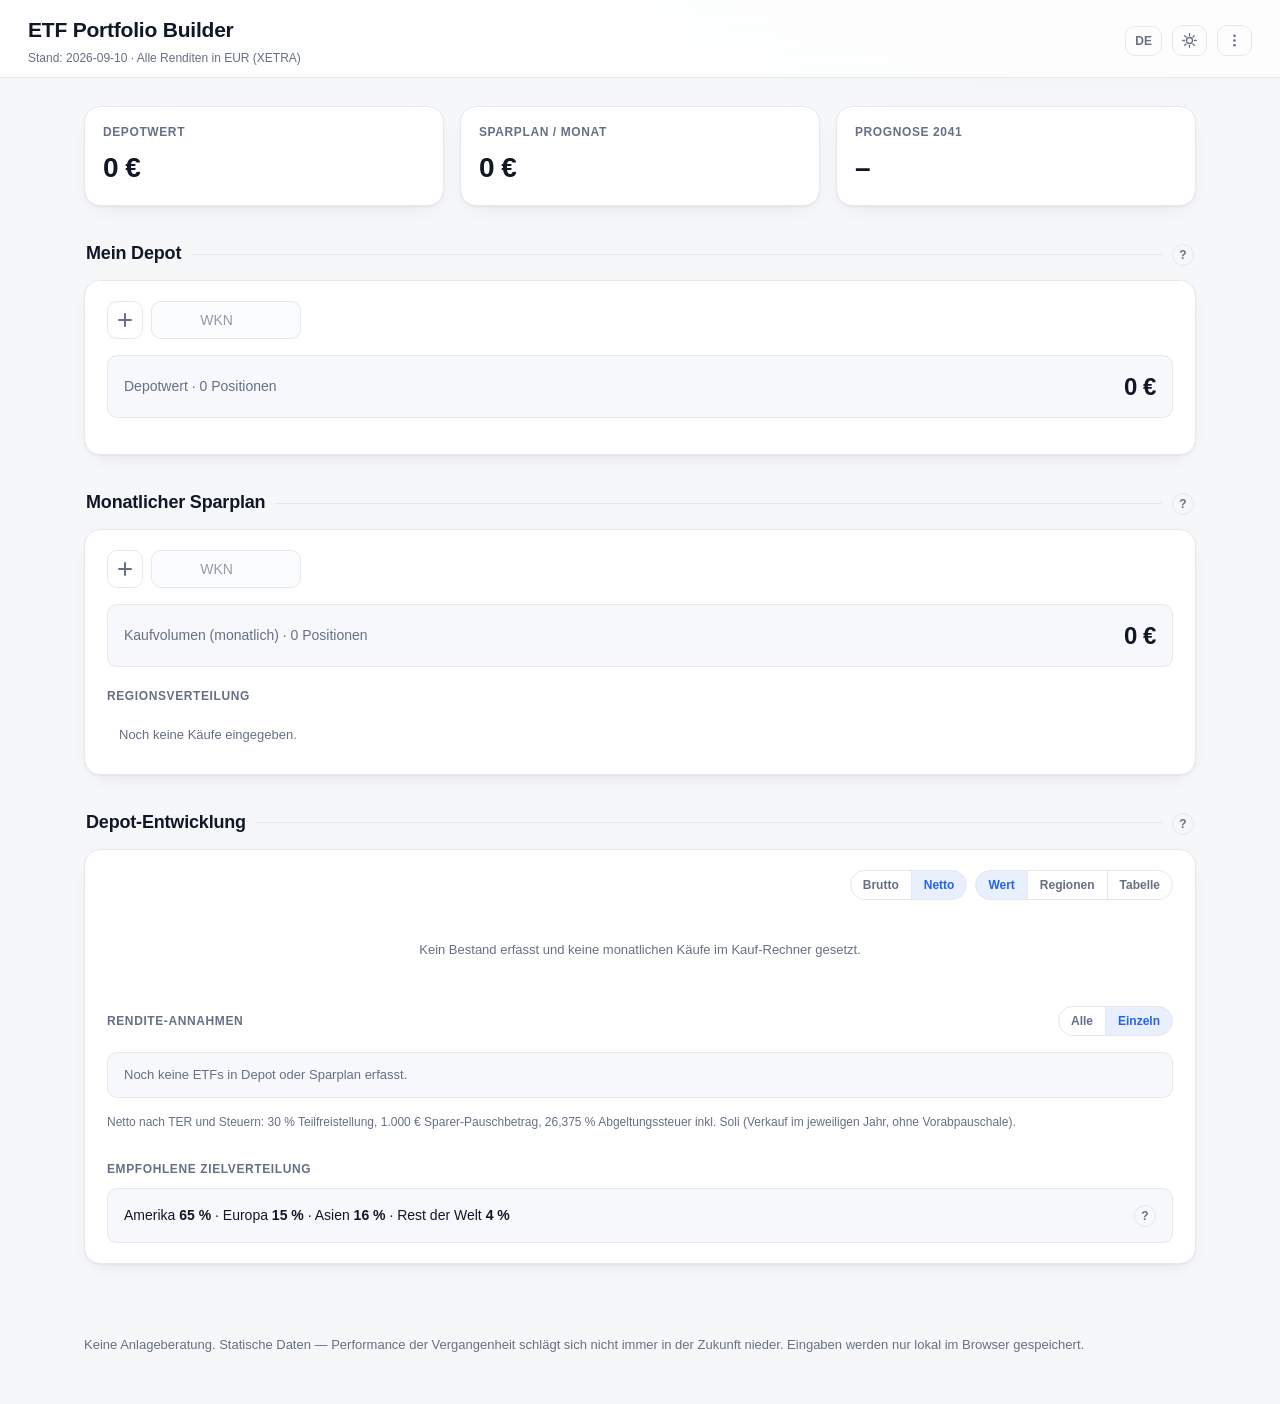
==== commit 20149415: "incl. tax calculation" ====
--- a/index.html
+++ b/index.html
@@ -75,6 +75,10 @@
     <h2><span data-i18n="sec.proj">Depot-Entwicklung</span> <div class="hint"><button class="hint-btn" type="button" data-i18n-aria="hint.aria">?</button><span class="hint-text" data-i18n="sec.projHint">Zeigt, wie sich dein Depot entwickeln könnte: Bestand plus Sparplan, mit deinen Rendite-Annahmen.</span></div></h2>
     <div class="card">
       <div class="proj-view-head">
+        <div class="lang-toggle" id="proj-net" role="group" data-i18n-aria="net.aria">
+          <button type="button" class="lang-seg" data-proj-net="gross" data-i18n="net.gross">Brutto</button>
+          <button type="button" class="lang-seg" data-proj-net="net" data-i18n="net.net">Netto</button>
+        </div>
         <div class="lang-toggle" id="proj-view" role="group" data-i18n-aria="proj.viewAria">
           <button type="button" class="lang-seg" data-proj-view="value" data-i18n="proj.viewValue">Wert</button>
           <button type="button" class="lang-seg" data-proj-view="region" data-i18n="proj.viewRegion">Regionen</button>
@@ -94,6 +98,7 @@
             </div>
           </div>
           <div id="proj-rates" class="rate-chips"></div>
+          <div id="rate-note" class="rate-note" data-i18n="rate.taxNote"></div>
         </div>
         <div class="proj-col">
           <h3 data-i18n="sub.target">Empfohlene Zielverteilung</h3>
--- a/style.css
+++ b/style.css
@@ -361,6 +361,7 @@
   font-size: 14px;
 }
 .holdings-sum .sum-label { color: var(--muted); font-weight: 500; }
+.holdings-sum .sum-ter { color: var(--muted); font-weight: 500; }
 .holdings-sum .sum-value { font-size: 24px; font-weight: 800; letter-spacing: -0.02em; font-variant-numeric: tabular-nums; }
 .holdings-sum .sum-hint { font-size: 12px; width: 100%; }
 
@@ -381,6 +382,13 @@
   border: 1px solid var(--border);
   border-radius: var(--radius-sm);
 }
+.rate-note {
+  margin: 0 0 4px;
+  color: var(--muted);
+  font-size: 12px;
+  line-height: 1.45;
+}
+#rate-note[hidden] { display: none; }
 .rate-chip {
   position: relative;
   display: inline-flex;
@@ -461,7 +469,7 @@
   .hold-row { gap: 6px; }
   .hold-q, .hold-v-wrap .hold-v { width: 88px; }
 }
-.proj-view-head { display: flex; justify-content: flex-end; margin-bottom: 14px; }
+.proj-view-head { display: flex; align-items: center; justify-content: flex-end; gap: 8px; flex-wrap: wrap; margin-bottom: 14px; }
 #proj-view { flex: none; }
 .proj-chart { margin-bottom: 4px; overflow-x: auto; }
 .proj-chart svg { display: block; width: 100%; height: auto; min-width: 520px; }
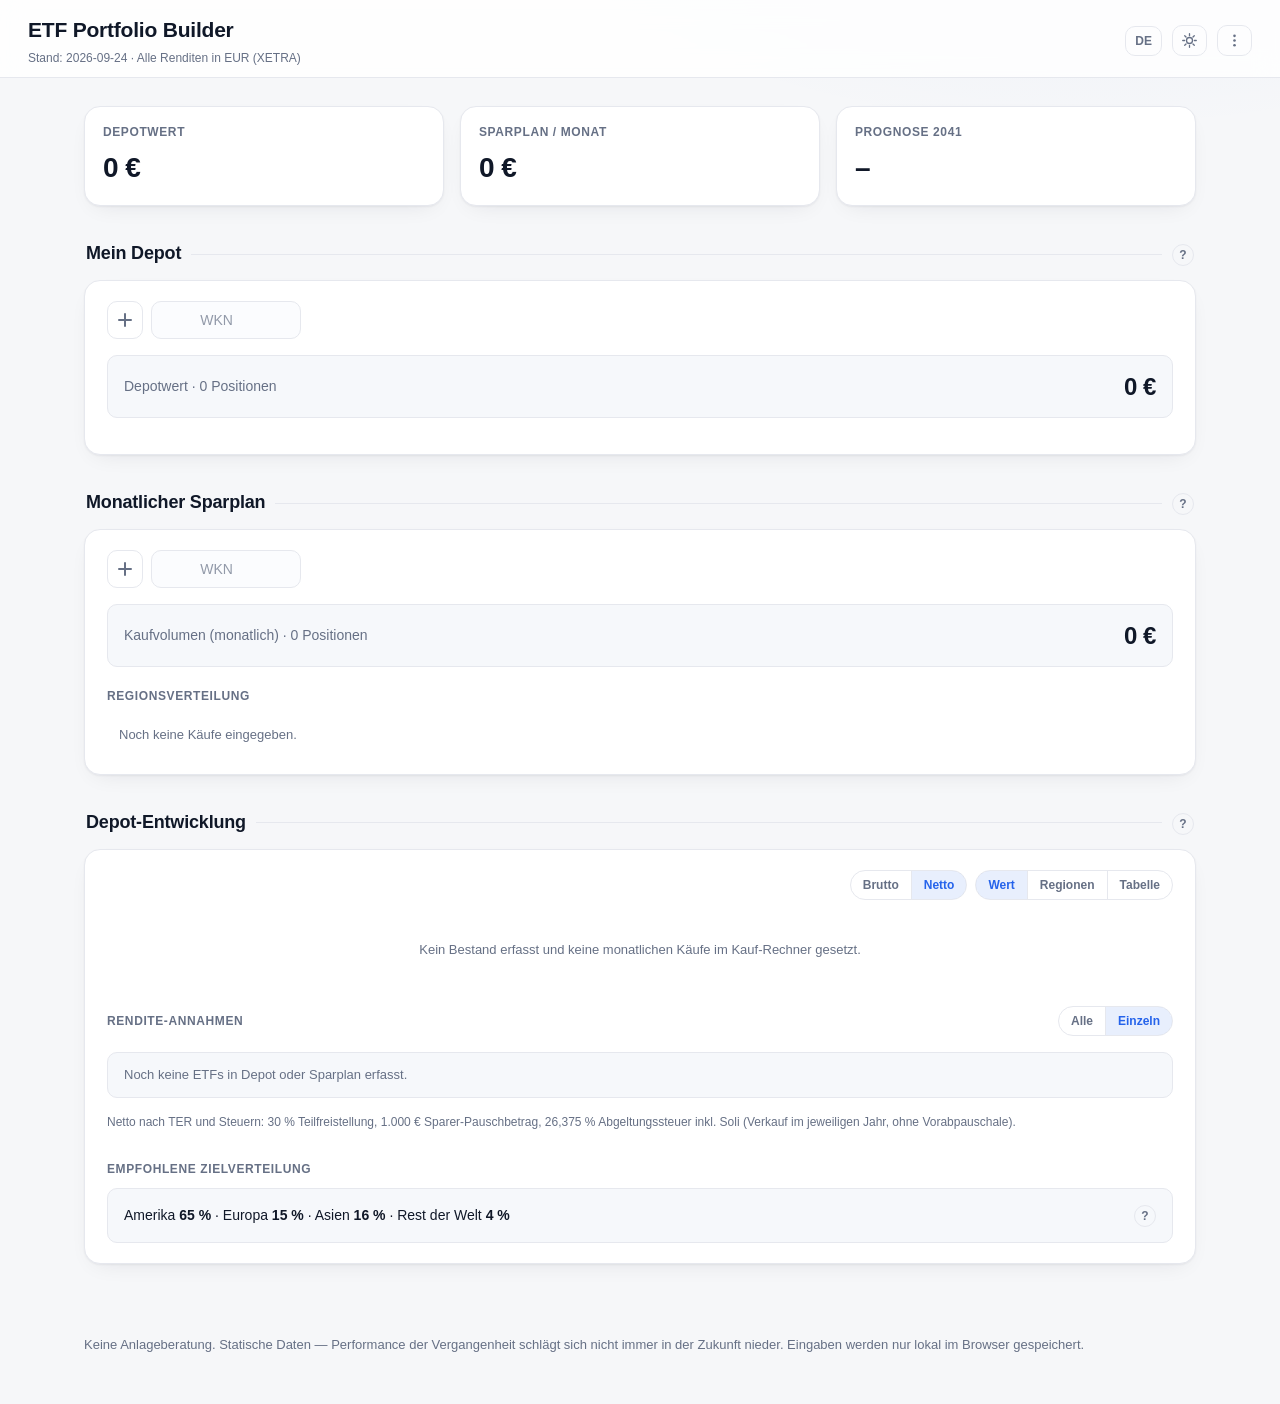
==== commit cb40c9da: "show tooltip" ====
--- a/index.html
+++ b/index.html
@@ -88,6 +88,7 @@
       <div id="proj-chart" class="proj-chart" hidden></div>
       <div id="proj-legend" class="legend chart-legend" hidden></div>
       <div class="table-wrap" id="proj-table-wrap"><table id="proj-table"></table></div>
+      
       <div class="proj-foot">
         <div class="proj-col">
           <div class="proj-col-head">
--- a/style.css
+++ b/style.css
@@ -324,8 +324,10 @@
 .header-right { display: flex; align-items: center; gap: 10px; flex-wrap: wrap; }
 
 .hold-row { display: flex; flex-wrap: nowrap; gap: 8px; align-items: center; margin-bottom: 8px; }
-.hold-row > input, .hold-row > button { box-sizing: border-box; height: 38px; }
-.hold-row > button { display: inline-flex; align-items: center; justify-content: center; padding: 0 10px; }
+.hold-row > input, .hold-row > button, .hold-row > a { box-sizing: border-box; height: 38px; }
+.hold-row > button, .hold-row > a { display: inline-flex; align-items: center; justify-content: center; padding: 0 10px; }
+.hold-link { flex: none; text-decoration: none; }
+.hold-link.is-hidden { display: none; }
 .hold-q { width: 150px; flex: none; text-align: center; }
 .hold-q::placeholder { color: var(--muted); opacity: 0.7; }
 .hold-name-wrap { flex: 1 1 auto; min-width: 0; display: flex; align-items: center; justify-content: center; gap: 6px; padding-left: 24px; }
@@ -389,6 +391,24 @@
   line-height: 1.45;
 }
 #rate-note[hidden] { display: none; }
+
+#proj-table td.hint-cell { position: relative; cursor: help; }
+.wd-tip {
+  position: fixed;
+  z-index: 60;
+  max-width: min(420px, calc(100vw - 32px));
+  padding: 8px 10px;
+  background: var(--card);
+  border: 1px solid var(--strong);
+  border-radius: var(--radius-sm);
+  box-shadow: var(--shadow-lg);
+  color: var(--muted);
+  font-size: 13px;
+  line-height: 1.45;
+  white-space: pre-line;
+  pointer-events: none;
+}
+.wd-tip[hidden] { display: none; }
 .rate-chip {
   position: relative;
   display: inline-flex;
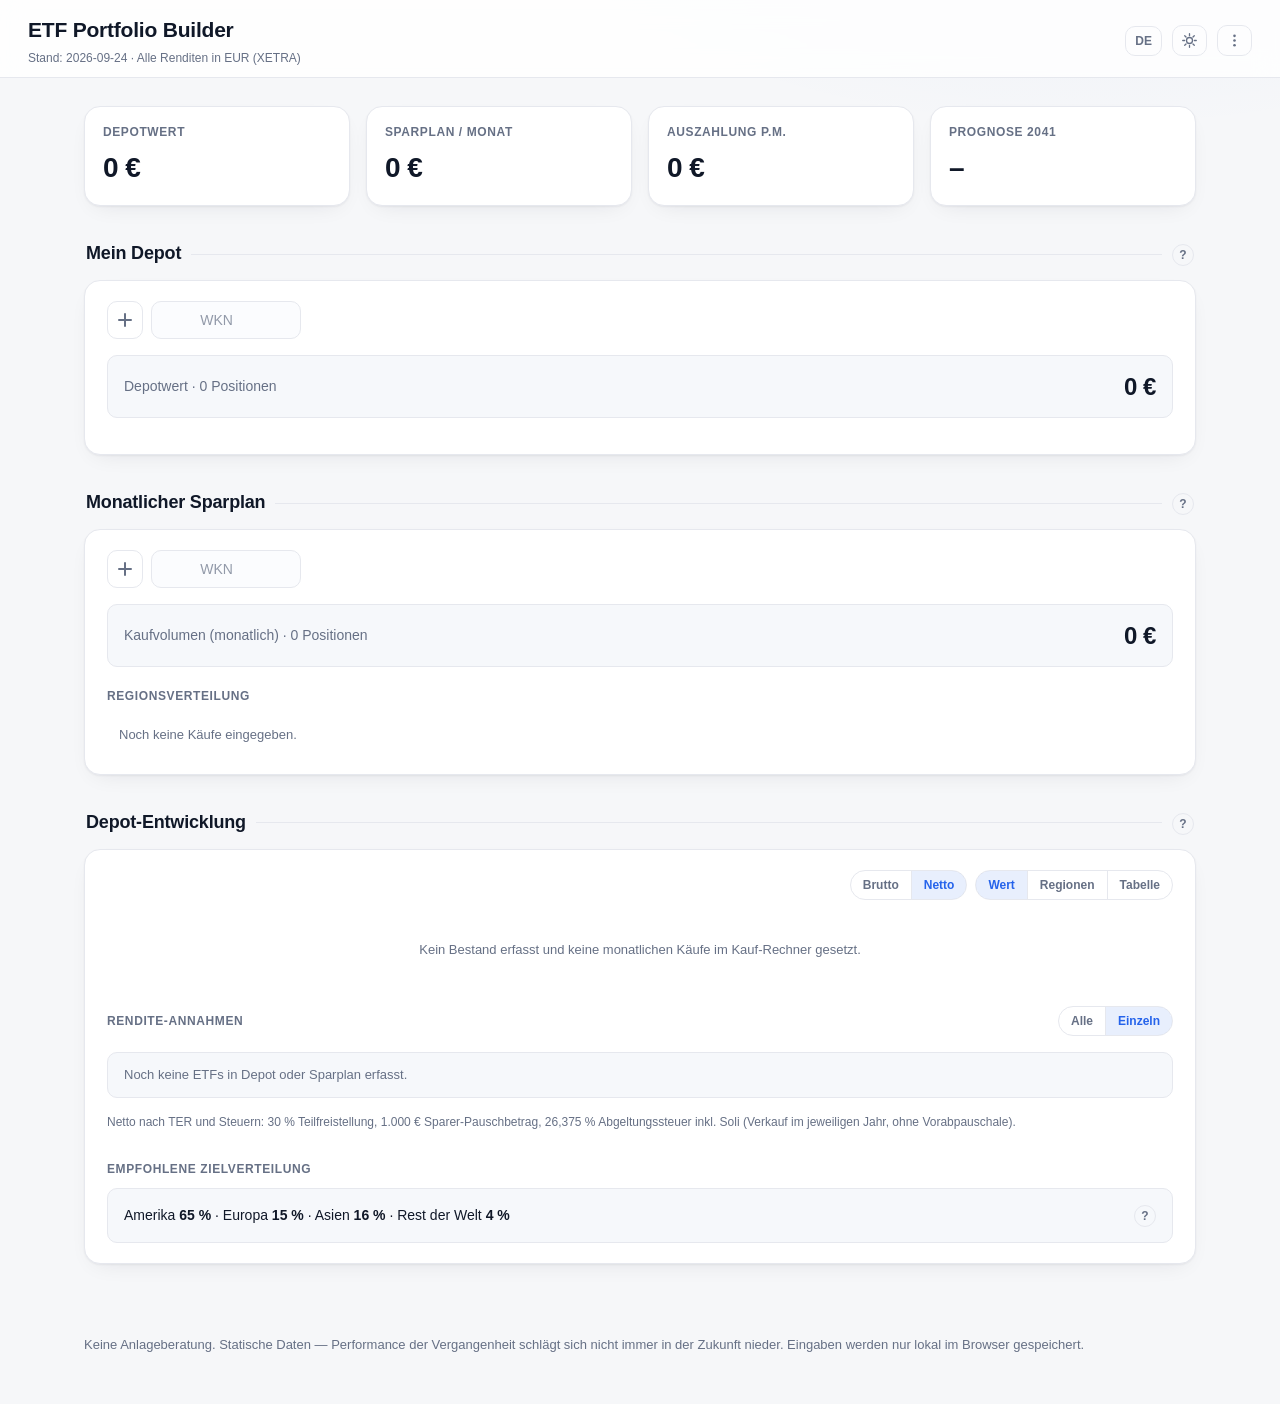
==== commit a9b1d945: "add Auszahlung p.M into KPI" ====
--- a/index.html
+++ b/index.html
@@ -44,6 +44,10 @@
     <div class="kpi-tile">
       <span class="kpi-label" data-i18n="kpi.buy">Sparplan / Monat</span>
       <span class="kpi-value" id="kpi-buy">–</span>
+    </div>
+    <div class="kpi-tile">
+      <span class="kpi-label" data-i18n="kpi.withdraw">Auszahlung p.M.</span>
+      <span class="kpi-value" id="kpi-withdraw">–</span>
     </div>
     <div class="kpi-tile">
       <span class="kpi-label" id="kpi-proj-label">Prognose</span>
--- a/style.css
+++ b/style.css
@@ -453,7 +453,7 @@
 .target-hint { flex: 0 0 auto; margin: 0; }
 .target-hint .hint-text { top: 0; left: auto; right: calc(100% + 6px); width: min(760px, calc(100vw - 90px)); max-width: none; }
 
-.kpi-row { display: grid; grid-template-columns: repeat(3, 1fr); gap: 16px; margin-bottom: 34px; }
+.kpi-row { display: grid; grid-template-columns: repeat(4, 1fr); gap: 16px; margin-bottom: 34px; }
 .kpi-tile { display: flex; flex-direction: column; gap: 4px; background: var(--card); border: 1px solid var(--border); border-radius: var(--radius); padding: 16px 18px; box-shadow: var(--shadow); }
 .kpi-label { font-size: 12px; font-weight: 600; letter-spacing: 0.05em; text-transform: uppercase; color: var(--muted); }
 .kpi-value { font-size: 28px; font-weight: 800; letter-spacing: -0.02em; font-variant-numeric: tabular-nums; }
@@ -476,6 +476,7 @@
 .region-bar { height: 20px; }
 .region-seg { transition: width 0.25s ease; }
 
+@media (max-width: 1000px) { .kpi-row { grid-template-columns: repeat(2, 1fr); } }
 @media (max-width: 760px) { .kpi-row { grid-template-columns: 1fr; } }
 @media (max-width: 660px) {
   .hold-name-wrap .hold-group { display: none; }
